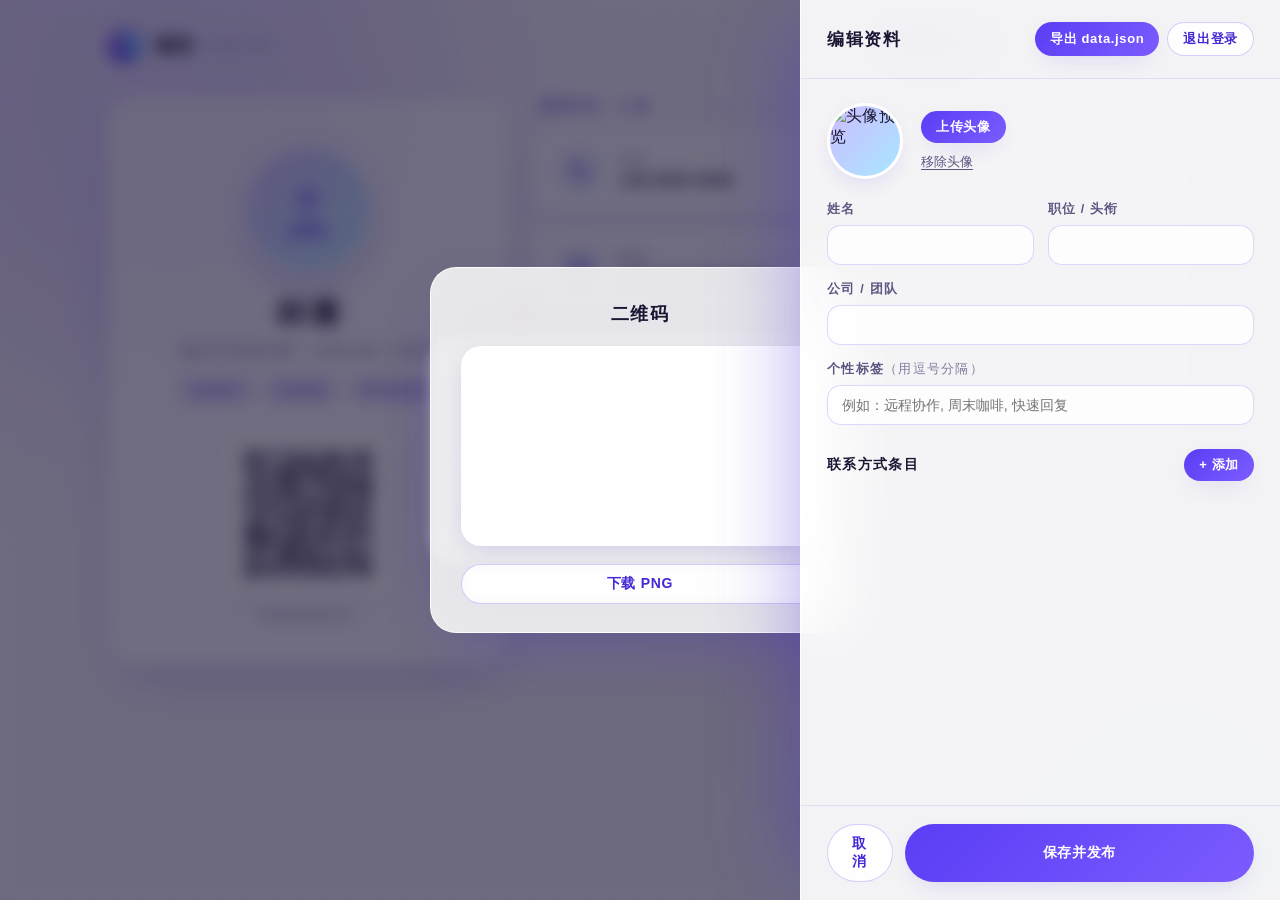
==== index.html @ 3ca07b25 "添加澜联 LANLINK 个人联系方式展示站" ====
<!DOCTYPE html>
<html lang="zh-CN">
<head>
<meta charset="UTF-8">
<meta name="viewport" content="width=device-width, initial-scale=1.0">
<title>澜联 LANLINK · 个人联系方式</title>
<link rel="stylesheet" href="style.css">
</head>
<body>

<div class="aurora" aria-hidden="true">
  <span class="blob b1"></span>
  <span class="blob b2"></span>
  <span class="blob b3"></span>
  <span class="grain"></span>
</div>

<header class="topbar">
  <div class="logo">
    <span class="logo-mark"></span>
    <span class="logo-text">澜联<i>LANLINK</i></span>
  </div>
  <div class="top-actions">
    <button class="pill-btn" id="btnVcf" type="button">
      <svg viewBox="0 0 24 24" width="15" height="15" fill="none" stroke="currentColor" stroke-width="2" stroke-linecap="round" stroke-linejoin="round"><path d="M12 3v12m0 0l-4-4m4 4l4-4M4 17v2a2 2 0 0 0 2 2h12a2 2 0 0 0 2-2v-2"/></svg>
      保存联系人
    </button>
    <button class="pill-btn ghost" id="btnShare" type="button">
      <svg viewBox="0 0 24 24" width="15" height="15" fill="none" stroke="currentColor" stroke-width="2" stroke-linecap="round" stroke-linejoin="round"><rect x="3" y="3" width="7" height="7" rx="1.5"/><rect x="14" y="3" width="7" height="7" rx="1.5"/><rect x="3" y="14" width="7" height="7" rx="1.5"/><path d="M17.5 14v7M14 17.5h7"/></svg>
      二维码
    </button>
    <button class="gear" id="btnAdmin" type="button" title="管理登录" aria-label="管理登录">
      <svg viewBox="0 0 24 24" width="17" height="17" fill="none" stroke="currentColor" stroke-width="1.8" stroke-linecap="round" stroke-linejoin="round"><circle cx="12" cy="12" r="3"/><path d="M19.4 15a1.65 1.65 0 0 0 .33 1.82l.06.06a2 2 0 1 1-2.83 2.83l-.06-.06a1.65 1.65 0 0 0-1.82-.33 1.65 1.65 0 0 0-1 1.51V21a2 2 0 1 1-4 0v-.09a1.65 1.65 0 0 0-1-1.51 1.65 1.65 0 0 0-1.82.33l-.06.06a2 2 0 1 1-2.83-2.83l.06-.06a1.65 1.65 0 0 0 .33-1.82 1.65 1.65 0 0 0-1.51-1H3a2 2 0 1 1 0-4h.09a1.65 1.65 0 0 0 1.51-1 1.65 1.65 0 0 0-.33-1.82l-.06-.06a2 2 0 1 1 2.83-2.83l.06.06a1.65 1.65 0 0 0 1.82.33h.01a1.65 1.65 0 0 0 1-1.51V3a2 2 0 1 1 4 0v.09a1.65 1.65 0 0 0 1 1.51h.01a1.65 1.65 0 0 0 1.82-.33l.06-.06a2 2 0 1 1 2.83 2.83l-.06.06a1.65 1.65 0 0 0-.33 1.82v.01a1.65 1.65 0 0 0 1.51 1H21a2 2 0 1 1 0 4h-.09a1.65 1.65 0 0 0-1.51 1z"/></svg>
    </button>
  </div>
</header>

<main class="stage">

  <section class="profile-card" id="profileCard">
    <div class="ripple-bg" aria-hidden="true"></div>
    <div class="avatar-wrap">
      <div class="avatar-ring"></div>
      <img id="avatarImg" src="" alt="头像" class="avatar">
    </div>
    <h1 class="p-name" id="pName"></h1>
    <p class="p-title" id="pTitle"></p>
    <div class="p-tags" id="pTags"></div>
    <div class="p-qr" id="pQrBox">
      <canvas id="pQrCanvas"></canvas>
      <span class="p-qr-hint">扫码添加联系人</span>
    </div>
  </section>

  <section class="contact-col">
    <div class="contact-head">
      <span class="contact-count" id="contactCount"></span>
    </div>
    <ul class="contact-list" id="contactList"></ul>
  </section>

</main>

<!-- 登录弹窗 -->
<div class="modal-mask" id="loginModal" hidden>
  <div class="modal glass">
    <button class="modal-x" data-close="loginModal" type="button" aria-label="关闭">×</button>
    <h2 class="modal-title">管理员登录</h2>
    <div class="field">
      <label for="pwdInput">访问密码</label>
      <input type="password" id="pwdInput" placeholder="请输入管理密码" autocomplete="off">
    </div>
    <p class="field-err" id="pwdErr" hidden>密码不正确，请重试</p>
    <button class="pill-btn wide" id="btnLogin" type="button">进入编辑模式</button>
  </div>
</div>

<!-- 二维码弹窗 -->
<div class="modal-mask" id="qrModal" hidden>
  <div class="modal glass qr-modal">
    <button class="modal-x" data-close="qrModal" type="button" aria-label="关闭">×</button>
    <h2 class="modal-title" id="qrTitle">二维码</h2>
    <div class="qr-stage" id="qrStage"></div>
    <button class="pill-btn ghost wide" id="btnQrSave" type="button">下载 PNG</button>
  </div>
</div>

<!-- 编辑抽屉 -->
<aside class="drawer" id="editorDrawer" hidden>
  <div class="drawer-head">
    <h2>编辑资料</h2>
    <div class="drawer-head-btns">
      <button class="pill-btn small" id="btnExport" type="button">导出 data.json</button>
      <button class="pill-btn small ghost" id="btnLogout" type="button">退出登录</button>
    </div>
  </div>

  <div class="drawer-body">

    <div class="edit-avatar">
      <img id="editAvatarImg" src="" alt="头像预览">
      <div class="edit-avatar-ops">
        <label class="pill-btn small" for="avatarFile">上传头像</label>
        <input type="file" id="avatarFile" accept="image/*" hidden>
        <button class="link-btn" id="btnAvatarRemove" type="button">移除头像</button>
      </div>
    </div>

    <div class="field-row">
      <div class="field">
        <label for="fName">姓名</label>
        <input type="text" id="fName" maxlength="24">
      </div>
      <div class="field">
        <label for="fTitle">职位 / 头衔</label>
        <input type="text" id="fTitle" maxlength="40">
      </div>
    </div>
    <div class="field">
      <label for="fOrg">公司 / 团队</label>
      <input type="text" id="fOrg" maxlength="40">
    </div>
    <div class="field">
      <label for="fTags">个性标签<span class="tip">（用逗号分隔）</span></label>
      <input type="text" id="fTags" maxlength="60" placeholder="例如：远程协作, 周末咖啡, 快速回复">
    </div>

    <div class="contact-edit-head">
      <span>联系方式条目</span>
      <button class="pill-btn small" id="btnAddContact" type="button">+ 添加</button>
    </div>
    <div class="contact-edit-list" id="contactEditList"></div>

  </div>

  <div class="drawer-foot">
    <button class="pill-btn ghost" id="btnCancelEdit" type="button">取消</button>
    <button class="pill-btn wide" id="btnSaveEdit" type="button">保存并发布</button>
  </div>
</aside>
<div class="drawer-mask" id="drawerMask" hidden></div>

<div class="toast" id="toast" hidden></div>

<script src="lib/qrcode.min.js"></script>
<script src="app.js"></script>
</body>
</html>
---- style.css ----
/* 澜联 LANLINK · 液态玻璃名片风 */
:root {
  --ink: #1b1633;
  --ink-soft: #5d5580;
  --accent: #5b3df5;
  --accent-deep: #4527d6;
  --accent-soft: rgba(91, 61, 245, .12);
  --mist: #f4f3fa;
  --glass: rgba(255, 255, 255, .62);
  --glass-line: rgba(255, 255, 255, .85);
  --shadow-lg: 0 24px 60px -18px rgba(69, 39, 214, .28);
  --shadow-sm: 0 8px 24px -10px rgba(69, 39, 214, .22);
  --radius: 28px;
  --font: "HarmonyOS Sans SC", "MiSans", "PingFang SC", "Microsoft YaHei UI", "Segoe UI", sans-serif;
}

* { margin: 0; padding: 0; box-sizing: border-box; }

html { scroll-behavior: smooth; }

body {
  font-family: var(--font);
  color: var(--ink);
  background: var(--mist);
  min-height: 100vh;
  overflow-x: hidden;
  letter-spacing: .02em;
}

/* ---------- 背景光斑 ---------- */
.aurora { position: fixed; inset: 0; z-index: -1; overflow: hidden; }
.blob {
  position: absolute; border-radius: 50%;
  filter: blur(90px); opacity: .5;
  animation: drift 22s ease-in-out infinite alternate;
}
.b1 { width: 560px; height: 560px; background: #cdbcff; top: -180px; left: -120px; }
.b2 { width: 480px; height: 480px; background: #a8e6ff; bottom: -160px; right: -100px; animation-delay: -7s; }
.b3 { width: 380px; height: 380px; background: #ffc9e3; top: 40%; left: 58%; opacity: .35; animation-delay: -14s; }
.grain {
  position: absolute; inset: 0; opacity: .04;
  background-image: radial-gradient(rgba(27, 22, 51, .8) 1px, transparent 1px);
  background-size: 26px 26px;
}
@keyframes drift {
  from { transform: translate(0, 0) scale(1); }
  to   { transform: translate(60px, -50px) scale(1.12); }
}

/* ---------- 顶栏 ---------- */
.topbar {
  display: flex; align-items: center; justify-content: space-between;
  max-width: 1120px; margin: 0 auto; padding: 26px 28px 10px;
}
.logo { display: flex; align-items: center; gap: 12px; }
.logo-mark {
  width: 34px; height: 34px; border-radius: 50%;
  background: conic-gradient(from 210deg, var(--accent), #9a7dff, #56c7ff, var(--accent));
  box-shadow: 0 0 0 5px rgba(91, 61, 245, .14);
}
.logo-text { font-size: 19px; font-weight: 700; letter-spacing: .12em; }
.logo-text i {
  font-style: normal; font-size: 11px; font-weight: 500; color: var(--ink-soft);
  margin-left: 9px; letter-spacing: .32em; vertical-align: 2px;
}
.top-actions { display: flex; align-items: center; gap: 10px; }

/* ---------- 按钮 ---------- */
.pill-btn {
  display: inline-flex; align-items: center; justify-content: center; gap: 7px;
  padding: 10px 20px; border: none; border-radius: 999px;
  background: linear-gradient(135deg, var(--accent), #7c5cff);
  color: #fff; font-family: var(--font); font-size: 14px; font-weight: 600;
  letter-spacing: .05em; cursor: pointer;
  box-shadow: var(--shadow-sm);
  transition: transform .18s ease, box-shadow .18s ease, opacity .18s ease;
}
.pill-btn:hover { transform: translateY(-2px); box-shadow: var(--shadow-lg); }
.pill-btn:active { transform: translateY(0); }
.pill-btn.ghost {
  background: rgba(255, 255, 255, .7); color: var(--accent-deep);
  border: 1px solid rgba(91, 61, 245, .25); box-shadow: none;
  backdrop-filter: blur(8px);
}
.pill-btn.small { padding: 7px 15px; font-size: 13px; }
.pill-btn.wide { width: 100%; }
.pill-btn.danger { background: linear-gradient(135deg, #e5484d, #ff7a6b); }

.gear {
  width: 40px; height: 40px; border-radius: 50%;
  border: 1px solid rgba(91, 61, 245, .25);
  background: rgba(255, 255, 255, .7); color: var(--accent-deep);
  display: grid; place-items: center; cursor: pointer;
  backdrop-filter: blur(8px);
  transition: transform .25s ease, background .25s ease;
}
.gear:hover { transform: rotate(60deg); background: #fff; }
.gear.on { background: var(--accent); color: #fff; border-color: var(--accent); }

.link-btn {
  border: none; background: none; color: var(--ink-soft);
  font-family: var(--font); font-size: 13px; cursor: pointer;
  text-decoration: underline; text-underline-offset: 3px;
}
.link-btn:hover { color: var(--accent); }

/* ---------- 主舞台 ---------- */
.stage {
  max-width: 1120px; margin: 0 auto; padding: 22px 28px 70px;
  display: grid; grid-template-columns: 400px 1fr; gap: 26px;
  align-items: start;
}

/* ---------- 名片 ---------- */
.profile-card {
  position: relative; overflow: hidden;
  background: var(--glass); border: 1px solid var(--glass-line);
  border-radius: var(--radius);
  backdrop-filter: blur(22px);
  box-shadow: var(--shadow-lg);
  padding: 44px 34px 38px;
  text-align: center;
  display: flex; flex-direction: column; align-items: center;
}
.ripple-bg {
  position: absolute; inset: -60px; z-index: 0; opacity: .5;
  background:
    repeating-radial-gradient(circle at 50% 30%,
      transparent 0 34px, rgba(91, 61, 245, .07) 34px 36px);
  pointer-events: none;
}
.profile-card > * { position: relative; z-index: 1; }

.avatar-wrap { position: relative; width: 132px; height: 132px; margin-bottom: 18px; }
.avatar-ring {
  position: absolute; inset: -10px; border-radius: 50%;
  border: 1.5px dashed rgba(91, 61, 245, .4);
  animation: spin 24s linear infinite;
}
@keyframes spin { to { transform: rotate(360deg); } }
.avatar {
  width: 100%; height: 100%; border-radius: 50%; object-fit: cover;
  border: 4px solid rgba(255, 255, 255, .9);
  box-shadow: 0 10px 30px -8px rgba(69, 39, 214, .4);
  background: linear-gradient(135deg, #cdbcff, #a8e6ff);
}
.avatar.empty { padding: 26px; opacity: .85; }

.p-name { font-size: 30px; font-weight: 800; letter-spacing: .06em; }
.p-title { margin-top: 8px; font-size: 15px; color: var(--ink-soft); letter-spacing: .08em; }
.p-title::before, .p-title::after { content: "·"; margin: 0 8px; color: var(--accent); }

.p-tags { margin-top: 16px; display: flex; flex-wrap: wrap; justify-content: center; gap: 8px; }
.p-tags span {
  font-size: 12px; color: var(--accent-deep);
  background: var(--accent-soft); border-radius: 999px; padding: 5px 13px;
  letter-spacing: .06em;
}

.p-qr { margin-top: 26px; display: flex; flex-direction: column; align-items: center; gap: 10px; }
#pQrCanvas {
  width: 168px; height: 168px; border-radius: 20px;
  background: #fff; padding: 10px;
  box-shadow: var(--shadow-sm);
  cursor: zoom-in;
}
.p-qr-hint { font-size: 12px; color: var(--ink-soft); letter-spacing: .2em; }

/* ---------- 联系方式列 ---------- */
.contact-col { display: flex; flex-direction: column; gap: 14px; min-width: 0; }
.contact-head { display: flex; align-items: center; gap: 12px; padding: 0 6px; }
.contact-count {
  font-size: 12px; font-weight: 600; letter-spacing: .25em;
  color: var(--accent-deep);
}
.contact-head::after {
  content: ""; flex: 1; height: 1px;
  background: linear-gradient(90deg, rgba(91, 61, 245, .35), transparent);
}

.contact-list { list-style: none; display: flex; flex-direction: column; gap: 14px; }

.contact-item {
  display: flex; align-items: center; gap: 16px;
  background: var(--glass); border: 1px solid var(--glass-line);
  border-radius: 22px; backdrop-filter: blur(18px);
  box-shadow: var(--shadow-sm);
  padding: 18px 22px;
  transition: transform .2s ease, box-shadow .2s ease;
}
.contact-item:hover { transform: translateX(6px); box-shadow: var(--shadow-lg); }

.ci-icon {
  flex: none; width: 46px; height: 46px; border-radius: 16px;
  display: grid; place-items: center;
  background: linear-gradient(135deg, var(--accent-soft), rgba(86, 199, 255, .16));
  color: var(--accent-deep);
}
.ci-main { flex: 1; min-width: 0; }
.ci-label { font-size: 12px; color: var(--ink-soft); letter-spacing: .18em; margin-bottom: 3px; }
.ci-value {
  font-size: 16px; font-weight: 600; letter-spacing: .03em;
  white-space: nowrap; overflow: hidden; text-overflow: ellipsis;
}
.ci-value a { color: var(--ink); text-decoration: none; }
.ci-value a:hover { color: var(--accent); }

.ci-ops { display: flex; gap: 8px; flex: none; }
.ci-btn {
  width: 36px; height: 36px; border-radius: 12px;
  border: 1px solid rgba(91, 61, 245, .22);
  background: rgba(255, 255, 255, .65); color: var(--accent-deep);
  display: grid; place-items: center; cursor: pointer;
  transition: background .18s ease, color .18s ease, transform .18s ease;
}
.ci-btn:hover { background: var(--accent); color: #fff; transform: translateY(-2px); }
.ci-btn img { width: 18px; height: 18px; border-radius: 4px; }

/* ---------- 弹窗 ---------- */
.modal-mask {
  position: fixed; inset: 0; z-index: 60;
  background: rgba(27, 22, 51, .38); backdrop-filter: blur(6px);
  display: grid; place-items: center; padding: 20px;
  animation: fadein .2s ease;
}
.modal.glass {
  position: relative; width: min(420px, 100%);
  background: rgba(255, 255, 255, .86); border: 1px solid var(--glass-line);
  border-radius: 26px; backdrop-filter: blur(24px);
  box-shadow: var(--shadow-lg);
  padding: 34px 30px 28px;
  animation: pop .28s cubic-bezier(.34, 1.56, .64, 1);
}
.qr-modal { width: min(340px, 100%); text-align: center; }
.modal-title { font-size: 18px; font-weight: 700; letter-spacing: .08em; margin-bottom: 20px; }
.modal-x {
  position: absolute; top: 14px; right: 16px;
  width: 32px; height: 32px; border-radius: 10px;
  border: none; background: var(--accent-soft); color: var(--accent-deep);
  font-size: 18px; cursor: pointer; line-height: 1;
}
.modal-x:hover { background: var(--accent); color: #fff; }
.qr-stage {
  background: #fff; border-radius: 20px; padding: 14px; margin-bottom: 18px;
  box-shadow: var(--shadow-sm);
  display: grid; place-items: center; min-height: 200px;
}
.qr-stage canvas, .qr-stage img { width: 200px; height: 200px; }
@keyframes fadein { from { opacity: 0; } }
@keyframes pop { from { opacity: 0; transform: scale(.9) translateY(14px); } }

/* ---------- 表单 ---------- */
.field { display: flex; flex-direction: column; gap: 7px; margin-bottom: 16px; }
.field label { font-size: 12.5px; font-weight: 600; color: var(--ink-soft); letter-spacing: .1em; }
.field label .tip { font-weight: 400; opacity: .75; }
.field input, .field select {
  padding: 11px 14px; border-radius: 14px;
  border: 1.5px solid rgba(91, 61, 245, .2);
  background: rgba(255, 255, 255, .8);
  font-family: var(--font); font-size: 14px; color: var(--ink);
  outline: none; transition: border-color .18s ease, box-shadow .18s ease;
}
.field input:focus, .field select:focus {
  border-color: var(--accent);
  box-shadow: 0 0 0 4px var(--accent-soft);
}
.field-err { color: #e5484d; font-size: 13px; margin: -8px 0 14px; }
.field-row { display: grid; grid-template-columns: 1fr 1fr; gap: 14px; }

/* ---------- 编辑抽屉 ---------- */
.drawer-mask {
  position: fixed; inset: 0; z-index: 70;
  background: rgba(27, 22, 51, .35); backdrop-filter: blur(4px);
  animation: fadein .2s ease;
}
.drawer {
  position: fixed; top: 0; right: 0; bottom: 0; z-index: 71;
  width: min(480px, 100vw);
  background: rgba(255, 255, 255, .92); backdrop-filter: blur(26px);
  border-left: 1px solid var(--glass-line);
  box-shadow: -30px 0 80px -30px rgba(69, 39, 214, .4);
  display: flex; flex-direction: column;
  animation: slidein .32s cubic-bezier(.22, 1, .36, 1);
}
@keyframes slidein { from { transform: translateX(100%); } }
.drawer-head {
  display: flex; align-items: center; justify-content: space-between;
  padding: 22px 26px; border-bottom: 1px solid rgba(91, 61, 245, .12);
}
.drawer-head h2 { font-size: 17px; font-weight: 800; letter-spacing: .1em; }
.drawer-head-btns { display: flex; gap: 8px; }
.drawer-body { flex: 1; overflow-y: auto; padding: 24px 26px; }
.drawer-foot {
  display: flex; gap: 12px; padding: 18px 26px;
  border-top: 1px solid rgba(91, 61, 245, .12);
}

.edit-avatar { display: flex; align-items: center; gap: 18px; margin-bottom: 22px; }
.edit-avatar img {
  width: 76px; height: 76px; border-radius: 50%; object-fit: cover;
  border: 3px solid #fff; box-shadow: var(--shadow-sm);
  background: linear-gradient(135deg, #cdbcff, #a8e6ff);
}
.edit-avatar-ops { display: flex; flex-direction: column; gap: 10px; align-items: flex-start; }

.contact-edit-head {
  display: flex; align-items: center; justify-content: space-between;
  margin: 24px 0 14px; font-size: 13.5px; font-weight: 700; letter-spacing: .1em;
}
.contact-edit-list { display: flex; flex-direction: column; gap: 14px; }

.ce-row {
  border: 1.5px solid rgba(91, 61, 245, .16); border-radius: 18px;
  padding: 14px; background: rgba(255, 255, 255, .7);
  display: flex; flex-direction: column; gap: 10px;
}
.ce-row-top { display: flex; gap: 10px; align-items: center; }
.ce-row-top select { flex: none; width: 108px; }
.ce-row-top .field { flex: 1; margin: 0; }
.ce-qr-line { display: flex; align-items: center; gap: 10px; flex-wrap: wrap; }
.ce-qr-line .link-btn { flex: none; }
.ce-qr-thumb {
  width: 42px; height: 42px; border-radius: 10px; object-fit: cover;
  border: 1px solid rgba(91, 61, 245, .25);
}
.ce-remove {
  margin-left: auto; width: 30px; height: 30px; border-radius: 9px;
  border: none; background: rgba(229, 72, 77, .12); color: #e5484d;
  font-size: 15px; cursor: pointer; line-height: 1;
}
.ce-remove:hover { background: #e5484d; color: #fff; }
.ce-row .field { margin: 0; }

/* ---------- Toast ---------- */
.toast {
  position: fixed; left: 50%; bottom: 34px; transform: translateX(-50%);
  z-index: 99; padding: 12px 24px; border-radius: 999px;
  background: var(--ink); color: #fff; font-size: 13.5px; letter-spacing: .06em;
  box-shadow: 0 14px 40px -10px rgba(27, 22, 51, .55);
  animation: toastup .3s cubic-bezier(.34, 1.56, .64, 1);
}
@keyframes toastup { from { opacity: 0; transform: translate(-50%, 16px); } }

/* ---------- 响应式 ---------- */
@media (max-width: 900px) {
  .stage { grid-template-columns: 1fr; }
  .topbar { padding: 20px 18px 6px; }
  .stage { padding: 18px 18px 60px; }
  .logo-text i { display: none; }
}
@media (max-width: 520px) {
  .pill-btn { padding: 9px 14px; font-size: 13px; }
  .field-row { grid-template-columns: 1fr; }
  .ce-row-top { flex-wrap: wrap; }
  .ce-row-top select { width: 100%; }
}
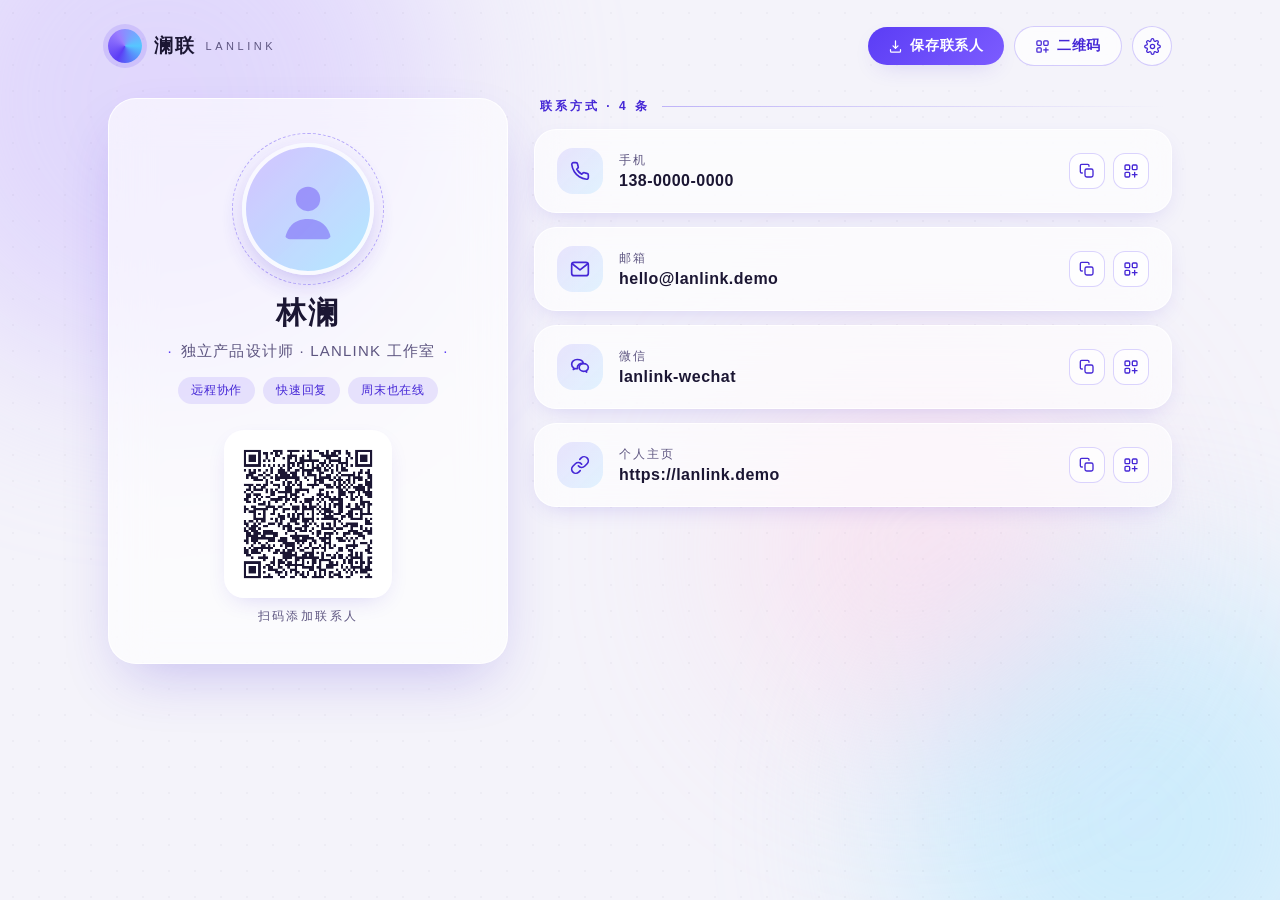
==== commit cf5cb447: "静态资源加版本号避免浏览器缓存旧样式" ====
--- a/index.html
+++ b/index.html
@@ -4,7 +4,7 @@
 <meta charset="UTF-8">
 <meta name="viewport" content="width=device-width, initial-scale=1.0">
 <title>澜联 LANLINK · 个人联系方式</title>
-<link rel="stylesheet" href="style.css">
+<link rel="stylesheet" href="style.css?v=8d7a21d">
 </head>
 <body>
 
@@ -142,7 +142,7 @@
 
 <div class="toast" id="toast" hidden></div>
 
-<script src="lib/qrcode.min.js"></script>
-<script src="app.js"></script>
+<script src="lib/qrcode.min.js?v=8d7a21d"></script>
+<script src="app.js?v=8d7a21d"></script>
 </body>
 </html>
--- a/style.css
+++ b/style.css
@@ -16,6 +16,8 @@
 
 * { margin: 0; padding: 0; box-sizing: border-box; }
 
+[hidden] { display: none !important; }
+
 html { scroll-behavior: smooth; }
 
 body {
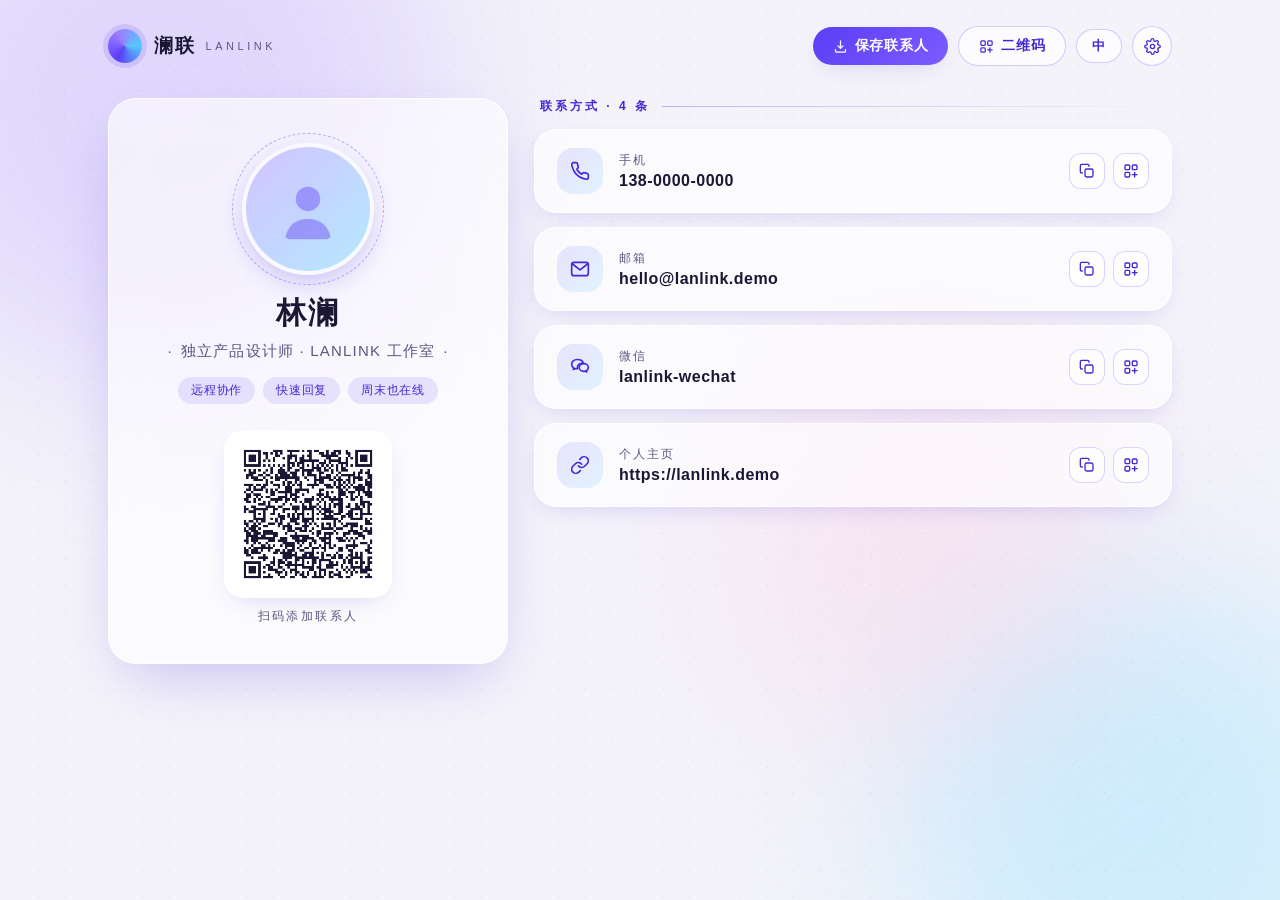
==== commit 5a6b674d: "新增中英泰三语切换（顶栏语言按钮）" ====
--- a/index.html
+++ b/index.html
@@ -4,7 +4,7 @@
 <meta charset="UTF-8">
 <meta name="viewport" content="width=device-width, initial-scale=1.0">
 <title>澜联 LANLINK · 个人联系方式</title>
-<link rel="stylesheet" href="style.css?v=8d7a21d">
+<link rel="stylesheet" href="style.css?v=i18n1">
 </head>
 <body>
 
@@ -23,13 +23,14 @@
   <div class="top-actions">
     <button class="pill-btn" id="btnVcf" type="button">
       <svg viewBox="0 0 24 24" width="15" height="15" fill="none" stroke="currentColor" stroke-width="2" stroke-linecap="round" stroke-linejoin="round"><path d="M12 3v12m0 0l-4-4m4 4l4-4M4 17v2a2 2 0 0 0 2 2h12a2 2 0 0 0 2-2v-2"/></svg>
-      保存联系人
+      <span data-i18n="btnVcf">保存联系人</span>
     </button>
     <button class="pill-btn ghost" id="btnShare" type="button">
       <svg viewBox="0 0 24 24" width="15" height="15" fill="none" stroke="currentColor" stroke-width="2" stroke-linecap="round" stroke-linejoin="round"><rect x="3" y="3" width="7" height="7" rx="1.5"/><rect x="14" y="3" width="7" height="7" rx="1.5"/><rect x="3" y="14" width="7" height="7" rx="1.5"/><path d="M17.5 14v7M14 17.5h7"/></svg>
-      二维码
+      <span data-i18n="btnShare">二维码</span>
     </button>
-    <button class="gear" id="btnAdmin" type="button" title="管理登录" aria-label="管理登录">
+    <button class="pill-btn ghost small lang-btn" id="btnLang" type="button" data-i18n-title="langTitle" title="切换语言">中</button>
+    <button class="gear" id="btnAdmin" type="button" data-i18n-title="adminTitle" title="管理登录" aria-label="管理登录">
       <svg viewBox="0 0 24 24" width="17" height="17" fill="none" stroke="currentColor" stroke-width="1.8" stroke-linecap="round" stroke-linejoin="round"><circle cx="12" cy="12" r="3"/><path d="M19.4 15a1.65 1.65 0 0 0 .33 1.82l.06.06a2 2 0 1 1-2.83 2.83l-.06-.06a1.65 1.65 0 0 0-1.82-.33 1.65 1.65 0 0 0-1 1.51V21a2 2 0 1 1-4 0v-.09a1.65 1.65 0 0 0-1-1.51 1.65 1.65 0 0 0-1.82.33l-.06.06a2 2 0 1 1-2.83-2.83l.06-.06a1.65 1.65 0 0 0 .33-1.82 1.65 1.65 0 0 0-1.51-1H3a2 2 0 1 1 0-4h.09a1.65 1.65 0 0 0 1.51-1 1.65 1.65 0 0 0-.33-1.82l-.06-.06a2 2 0 1 1 2.83-2.83l.06.06a1.65 1.65 0 0 0 1.82.33h.01a1.65 1.65 0 0 0 1-1.51V3a2 2 0 1 1 4 0v.09a1.65 1.65 0 0 0 1 1.51h.01a1.65 1.65 0 0 0 1.82-.33l.06-.06a2 2 0 1 1 2.83 2.83l-.06.06a1.65 1.65 0 0 0-.33 1.82v.01a1.65 1.65 0 0 0 1.51 1H21a2 2 0 1 1 0 4h-.09a1.65 1.65 0 0 0-1.51 1z"/></svg>
     </button>
   </div>
@@ -48,7 +49,7 @@
     <div class="p-tags" id="pTags"></div>
     <div class="p-qr" id="pQrBox">
       <canvas id="pQrCanvas"></canvas>
-      <span class="p-qr-hint">扫码添加联系人</span>
+      <span class="p-qr-hint" data-i18n="qrHint">扫码添加联系人</span>
     </div>
   </section>
 
@@ -65,13 +66,13 @@
 <div class="modal-mask" id="loginModal" hidden>
   <div class="modal glass">
     <button class="modal-x" data-close="loginModal" type="button" aria-label="关闭">×</button>
-    <h2 class="modal-title">管理员登录</h2>
+    <h2 class="modal-title" data-i18n="loginTitle">管理员登录</h2>
     <div class="field">
-      <label for="pwdInput">访问密码</label>
-      <input type="password" id="pwdInput" placeholder="请输入管理密码" autocomplete="off">
+      <label for="pwdInput" data-i18n="pwdLabel">访问密码</label>
+      <input type="password" id="pwdInput" data-i18n-ph="pwdPh" placeholder="请输入管理密码" autocomplete="off">
     </div>
-    <p class="field-err" id="pwdErr" hidden>密码不正确，请重试</p>
-    <button class="pill-btn wide" id="btnLogin" type="button">进入编辑模式</button>
+    <p class="field-err" id="pwdErr" data-i18n="pwdErr" hidden>密码不正确，请重试</p>
+    <button class="pill-btn wide" id="btnLogin" type="button" data-i18n="btnLogin">进入编辑模式</button>
   </div>
 </div>
 
@@ -81,17 +82,17 @@
     <button class="modal-x" data-close="qrModal" type="button" aria-label="关闭">×</button>
     <h2 class="modal-title" id="qrTitle">二维码</h2>
     <div class="qr-stage" id="qrStage"></div>
-    <button class="pill-btn ghost wide" id="btnQrSave" type="button">下载 PNG</button>
+    <button class="pill-btn ghost wide" id="btnQrSave" type="button" data-i18n="qrSave">下载 PNG</button>
   </div>
 </div>
 
 <!-- 编辑抽屉 -->
 <aside class="drawer" id="editorDrawer" hidden>
   <div class="drawer-head">
-    <h2>编辑资料</h2>
+    <h2 data-i18n="editTitle">编辑资料</h2>
     <div class="drawer-head-btns">
-      <button class="pill-btn small" id="btnExport" type="button">导出 data.json</button>
-      <button class="pill-btn small ghost" id="btnLogout" type="button">退出登录</button>
+      <button class="pill-btn small" id="btnExport" type="button" data-i18n="btnExport">导出 data.json</button>
+      <button class="pill-btn small ghost" id="btnLogout" type="button" data-i18n="btnLogout">退出登录</button>
     </div>
   </div>
 
@@ -100,49 +101,49 @@
     <div class="edit-avatar">
       <img id="editAvatarImg" src="" alt="头像预览">
       <div class="edit-avatar-ops">
-        <label class="pill-btn small" for="avatarFile">上传头像</label>
+        <label class="pill-btn small" for="avatarFile" data-i18n="uploadAvatar">上传头像</label>
         <input type="file" id="avatarFile" accept="image/*" hidden>
-        <button class="link-btn" id="btnAvatarRemove" type="button">移除头像</button>
+        <button class="link-btn" id="btnAvatarRemove" type="button" data-i18n="removeAvatar">移除头像</button>
       </div>
     </div>
 
     <div class="field-row">
       <div class="field">
-        <label for="fName">姓名</label>
+        <label for="fName" data-i18n="fName">姓名</label>
         <input type="text" id="fName" maxlength="24">
       </div>
       <div class="field">
-        <label for="fTitle">职位 / 头衔</label>
+        <label for="fTitle" data-i18n="fTitleLb">职位 / 头衔</label>
         <input type="text" id="fTitle" maxlength="40">
       </div>
     </div>
     <div class="field">
-      <label for="fOrg">公司 / 团队</label>
+      <label for="fOrg" data-i18n="fOrg">公司 / 团队</label>
       <input type="text" id="fOrg" maxlength="40">
     </div>
     <div class="field">
-      <label for="fTags">个性标签<span class="tip">（用逗号分隔）</span></label>
-      <input type="text" id="fTags" maxlength="60" placeholder="例如：远程协作, 周末咖啡, 快速回复">
+      <label for="fTags"><span data-i18n="fTags">个性标签</span><span class="tip" data-i18n="tagsTip">（用逗号分隔）</span></label>
+      <input type="text" id="fTags" data-i18n-ph="tagsPh" maxlength="60" placeholder="例如：远程协作, 周末咖啡, 快速回复">
     </div>
 
     <div class="contact-edit-head">
-      <span>联系方式条目</span>
-      <button class="pill-btn small" id="btnAddContact" type="button">+ 添加</button>
+      <span data-i18n="contactItems">联系方式条目</span>
+      <button class="pill-btn small" id="btnAddContact" type="button" data-i18n="btnAddContact">+ 添加</button>
     </div>
     <div class="contact-edit-list" id="contactEditList"></div>
 
   </div>
 
   <div class="drawer-foot">
-    <button class="pill-btn ghost" id="btnCancelEdit" type="button">取消</button>
-    <button class="pill-btn wide" id="btnSaveEdit" type="button">保存并发布</button>
+    <button class="pill-btn ghost" id="btnCancelEdit" type="button" data-i18n="cancel">取消</button>
+    <button class="pill-btn wide" id="btnSaveEdit" type="button" data-i18n="savePublish">保存并发布</button>
   </div>
 </aside>
 <div class="drawer-mask" id="drawerMask" hidden></div>
 
 <div class="toast" id="toast" hidden></div>
 
-<script src="lib/qrcode.min.js?v=8d7a21d"></script>
-<script src="app.js?v=8d7a21d"></script>
+<script src="lib/qrcode.min.js?v=i18n1"></script>
+<script src="app.js?v=i18n1"></script>
 </body>
 </html>
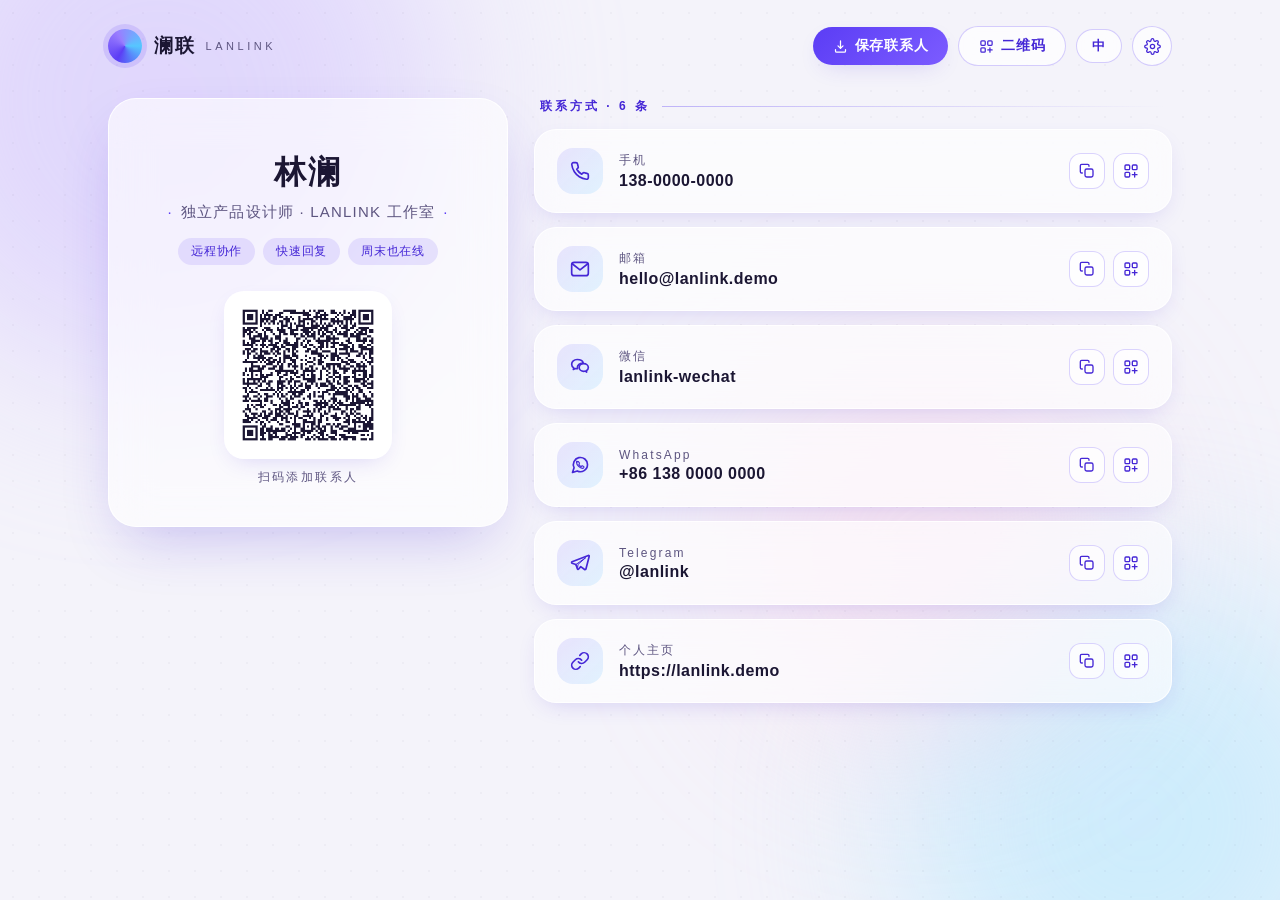
==== commit bb32513f: "移除名片头像区块及上传功能" ====
--- a/index.html
+++ b/index.html
@@ -4,7 +4,7 @@
 <meta charset="UTF-8">
 <meta name="viewport" content="width=device-width, initial-scale=1.0">
 <title>澜联 LANLINK · 个人联系方式</title>
-<link rel="stylesheet" href="style.css?v=i18n1">
+<link rel="stylesheet" href="style.css?v=noav1">
 </head>
 <body>
 
@@ -40,10 +40,6 @@
 
   <section class="profile-card" id="profileCard">
     <div class="ripple-bg" aria-hidden="true"></div>
-    <div class="avatar-wrap">
-      <div class="avatar-ring"></div>
-      <img id="avatarImg" src="" alt="头像" class="avatar">
-    </div>
     <h1 class="p-name" id="pName"></h1>
     <p class="p-title" id="pTitle"></p>
     <div class="p-tags" id="pTags"></div>
@@ -98,15 +94,6 @@
 
   <div class="drawer-body">
 
-    <div class="edit-avatar">
-      <img id="editAvatarImg" src="" alt="头像预览">
-      <div class="edit-avatar-ops">
-        <label class="pill-btn small" for="avatarFile" data-i18n="uploadAvatar">上传头像</label>
-        <input type="file" id="avatarFile" accept="image/*" hidden>
-        <button class="link-btn" id="btnAvatarRemove" type="button" data-i18n="removeAvatar">移除头像</button>
-      </div>
-    </div>
-
     <div class="field-row">
       <div class="field">
         <label for="fName" data-i18n="fName">姓名</label>
@@ -143,7 +130,7 @@
 
 <div class="toast" id="toast" hidden></div>
 
-<script src="lib/qrcode.min.js?v=i18n1"></script>
-<script src="app.js?v=i18n1"></script>
+<script src="lib/qrcode.min.js?v=noav1"></script>
+<script src="app.js?v=noav1"></script>
 </body>
 </html>
--- a/style.css
+++ b/style.css
@@ -120,7 +120,7 @@
   border-radius: var(--radius);
   backdrop-filter: blur(22px);
   box-shadow: var(--shadow-lg);
-  padding: 44px 34px 38px;
+  padding: 52px 34px 40px;
   text-align: center;
   display: flex; flex-direction: column; align-items: center;
 }
@@ -133,22 +133,7 @@
 }
 .profile-card > * { position: relative; z-index: 1; }
 
-.avatar-wrap { position: relative; width: 132px; height: 132px; margin-bottom: 18px; }
-.avatar-ring {
-  position: absolute; inset: -10px; border-radius: 50%;
-  border: 1.5px dashed rgba(91, 61, 245, .4);
-  animation: spin 24s linear infinite;
-}
-@keyframes spin { to { transform: rotate(360deg); } }
-.avatar {
-  width: 100%; height: 100%; border-radius: 50%; object-fit: cover;
-  border: 4px solid rgba(255, 255, 255, .9);
-  box-shadow: 0 10px 30px -8px rgba(69, 39, 214, .4);
-  background: linear-gradient(135deg, #cdbcff, #a8e6ff);
-}
-.avatar.empty { padding: 26px; opacity: .85; }
-
-.p-name { font-size: 30px; font-weight: 800; letter-spacing: .06em; }
+.p-name { font-size: 32px; font-weight: 800; letter-spacing: .06em; }
 .p-title { margin-top: 8px; font-size: 15px; color: var(--ink-soft); letter-spacing: .08em; }
 .p-title::before, .p-title::after { content: "·"; margin: 0 8px; color: var(--accent); }
 
@@ -297,14 +282,6 @@
   border-top: 1px solid rgba(91, 61, 245, .12);
 }
 
-.edit-avatar { display: flex; align-items: center; gap: 18px; margin-bottom: 22px; }
-.edit-avatar img {
-  width: 76px; height: 76px; border-radius: 50%; object-fit: cover;
-  border: 3px solid #fff; box-shadow: var(--shadow-sm);
-  background: linear-gradient(135deg, #cdbcff, #a8e6ff);
-}
-.edit-avatar-ops { display: flex; flex-direction: column; gap: 10px; align-items: flex-start; }
-
 .contact-edit-head {
   display: flex; align-items: center; justify-content: space-between;
   margin: 24px 0 14px; font-size: 13.5px; font-weight: 700; letter-spacing: .1em;
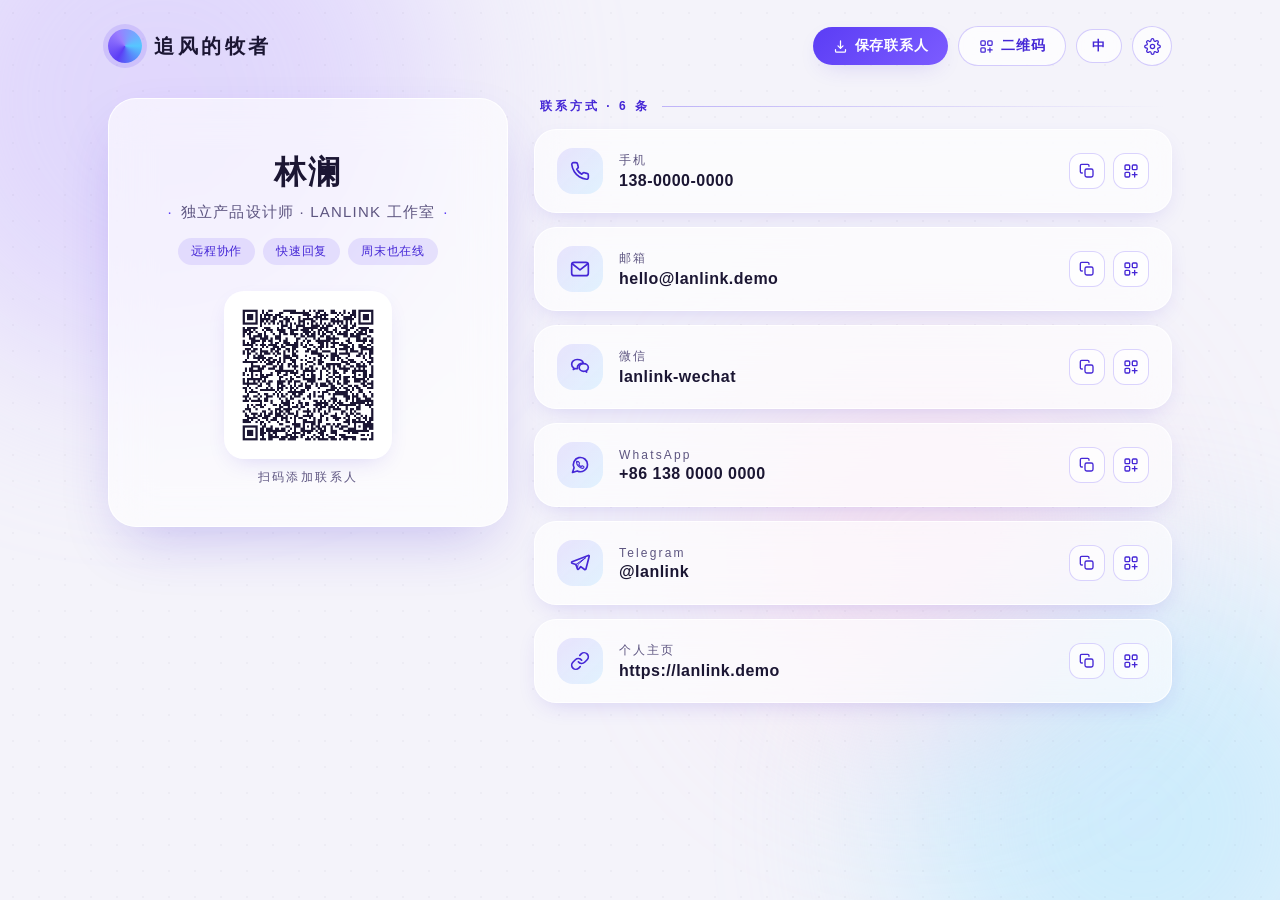
==== commit 7a8e21c3: "站点更名为追风的牧者" ====
--- a/index.html
+++ b/index.html
@@ -3,8 +3,8 @@
 <head>
 <meta charset="UTF-8">
 <meta name="viewport" content="width=device-width, initial-scale=1.0">
-<title>澜联 LANLINK · 个人联系方式</title>
-<link rel="stylesheet" href="style.css?v=noav1">
+<title>追风的牧者 · 个人联系方式</title>
+<link rel="stylesheet" href="style.css?v=brand1">
 </head>
 <body>
 
@@ -18,7 +18,7 @@
 <header class="topbar">
   <div class="logo">
     <span class="logo-mark"></span>
-    <span class="logo-text">澜联<i>LANLINK</i></span>
+    <span class="logo-text">追风的牧者</span>
   </div>
   <div class="top-actions">
     <button class="pill-btn" id="btnVcf" type="button">
@@ -130,7 +130,7 @@
 
 <div class="toast" id="toast" hidden></div>
 
-<script src="lib/qrcode.min.js?v=noav1"></script>
-<script src="app.js?v=noav1"></script>
+<script src="lib/qrcode.min.js?v=brand1"></script>
+<script src="app.js?v=brand1"></script>
 </body>
 </html>
--- a/style.css
+++ b/style.css
@@ -60,7 +60,7 @@
   background: conic-gradient(from 210deg, var(--accent), #9a7dff, #56c7ff, var(--accent));
   box-shadow: 0 0 0 5px rgba(91, 61, 245, .14);
 }
-.logo-text { font-size: 19px; font-weight: 700; letter-spacing: .12em; }
+.logo-text { font-size: 20px; font-weight: 700; letter-spacing: .18em; }
 .logo-text i {
   font-style: normal; font-size: 11px; font-weight: 500; color: var(--ink-soft);
   margin-left: 9px; letter-spacing: .32em; vertical-align: 2px;
